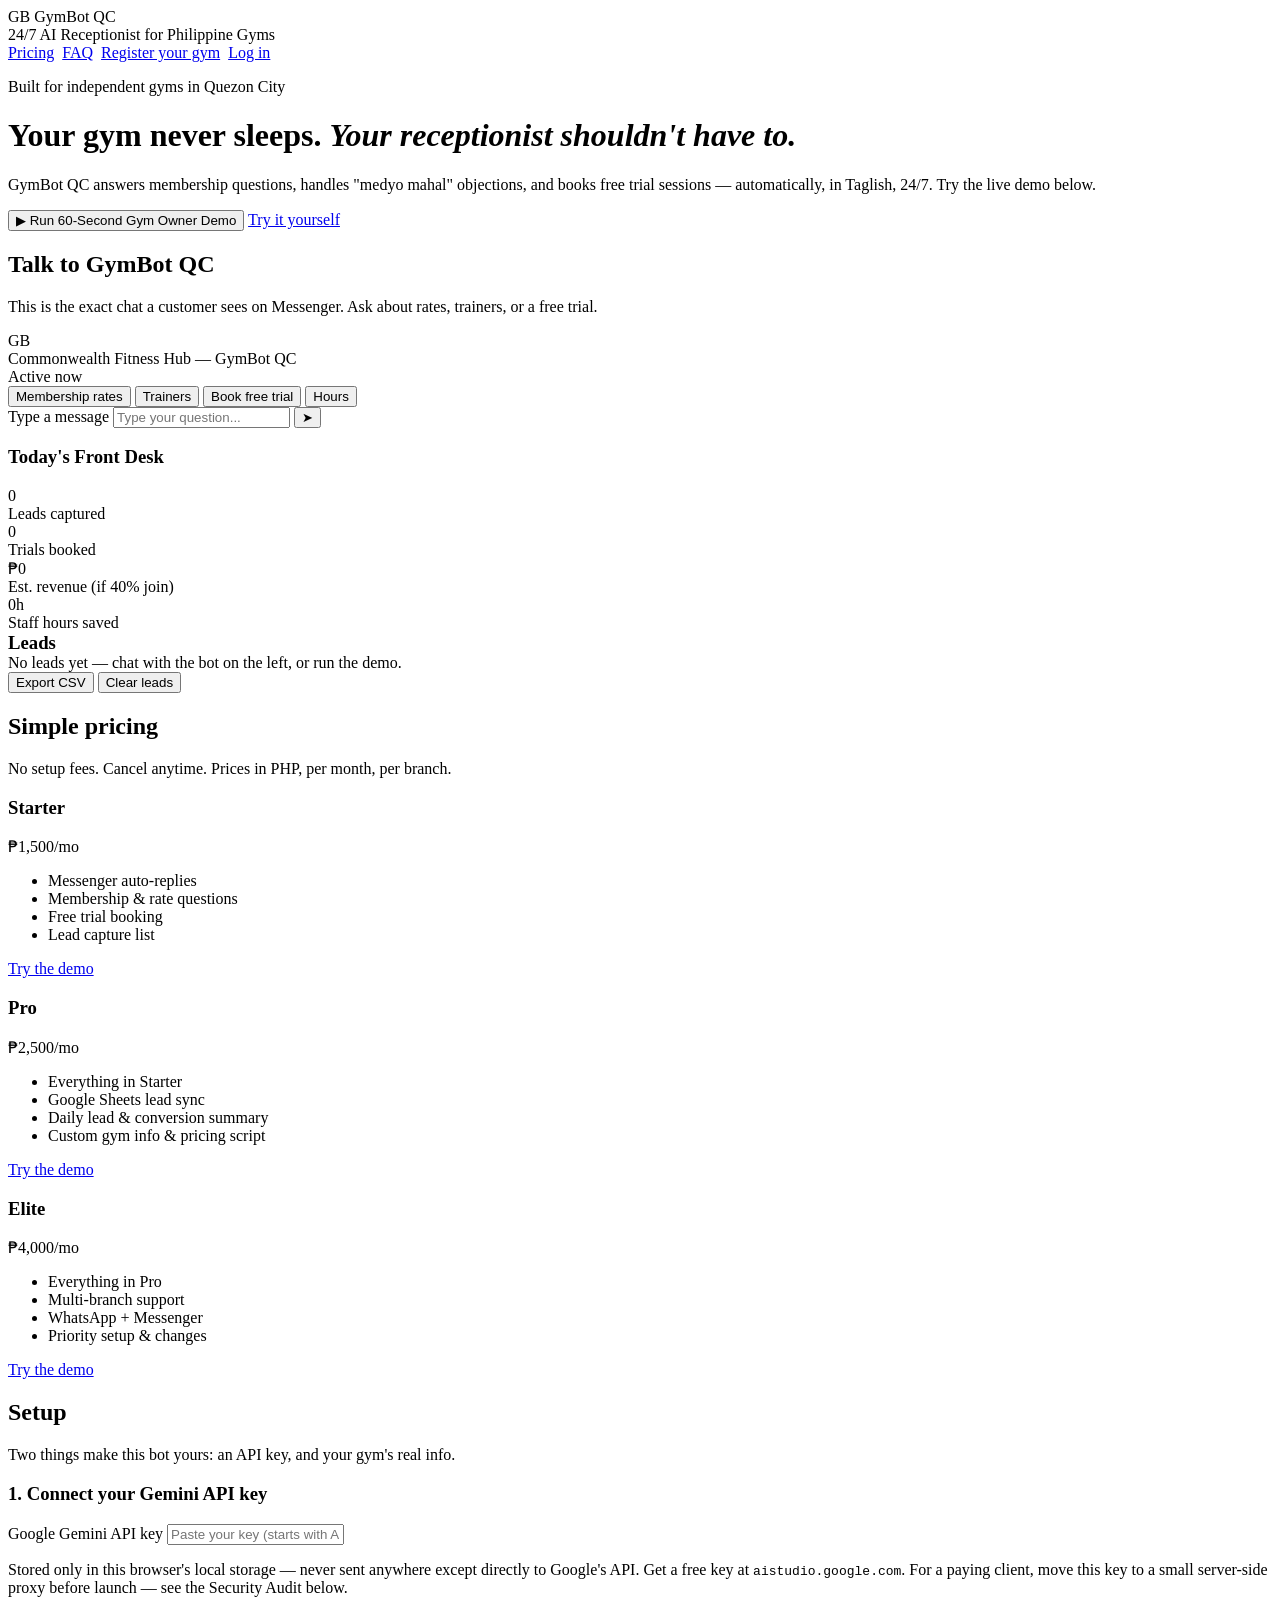
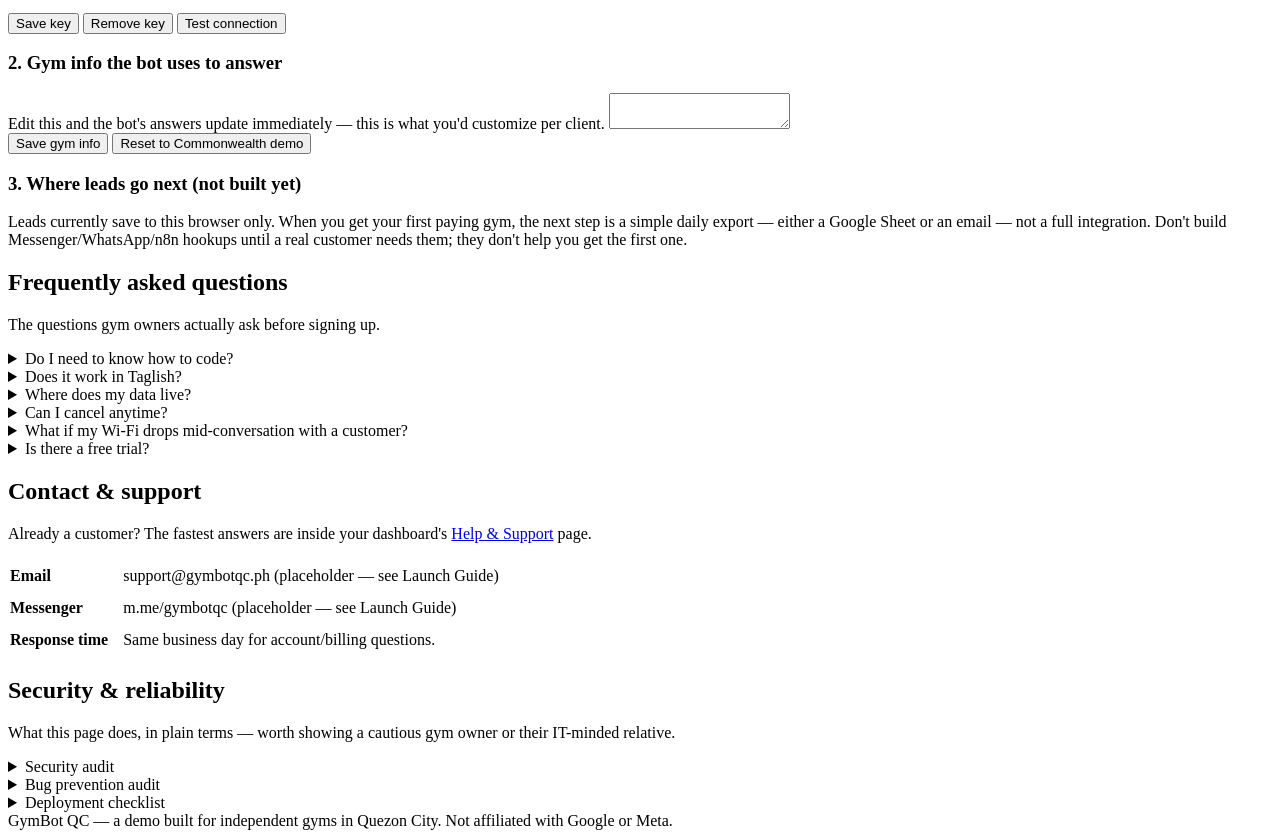
==== index.html @ 544cb978 "Add files via upload" ====
<!DOCTYPE html>
<html lang="en">
<head>
<meta charset="UTF-8">
<meta name="viewport" content="width=device-width, initial-scale=1.0, maximum-scale=1">
<title>GymBot QC — 24/7 AI Receptionist for Philippine Gyms</title>
<meta name="description" content="GymBot QC: an AI receptionist that answers gym questions and books free trials, 24/7.">

<link rel="stylesheet" href="css/base.css">
<link rel="stylesheet" href="css/layout.css">
<link rel="stylesheet" href="css/components.css">
</head>
<body>

<!-- ============================================================
     TOP BAR
     ============================================================ -->
<div class="topbar">
  <nav class="topbar-inner" aria-label="Primary">
    <div class="logo">
      <span class="logo-mark" aria-hidden="true">GB</span>
      <span>GymBot QC</span>
    </div>
    <div class="tagline-small">24/7 AI Receptionist for Philippine Gyms</div>
    <div style="display:flex;gap:8px;">
      <a href="pricing.html" class="btn btn-ghost btn-sm">Pricing</a>
      <a href="#faq" class="btn btn-ghost btn-sm">FAQ</a>
      <a href="register.html" class="btn btn-ghost btn-sm">Register your gym</a>
      <a href="login.html" class="btn btn-ghost btn-sm">Log in</a>
    </div>
  </nav>
</div>

<!-- ============================================================
     HERO
     ============================================================ -->
<header class="hero">
  <div class="wrap">
    <p class="eyebrow">Built for independent gyms in Quezon City</p>
    <h1>Your gym never sleeps. <em>Your receptionist shouldn't have to.</em></h1>
    <p class="lede">GymBot QC answers membership questions, handles "medyo mahal" objections, and books free trial sessions — automatically, in Taglish, 24/7. Try the live demo below.</p>
    <div class="hero-ctas">
      <button class="btn btn-primary" id="runDemoBtn" type="button">▶ Run 60-Second Gym Owner Demo</button>
      <a href="#chat" class="btn btn-ghost">Try it yourself</a>
    </div>
  </div>
</header>

<main>

  <!-- ============================================================
       LIVE CONSOLE: CHAT + DASHBOARD
       ============================================================ -->
  <section id="chat" aria-labelledby="chat-heading">
    <div class="wrap">
      <div class="section-head">
        <h2 id="chat-heading">Talk to GymBot QC</h2>
        <p>This is the exact chat a customer sees on Messenger. Ask about rates, trainers, or a free trial.</p>
      </div>

      <div class="console-grid">
        <!-- CHAT CARD -->
        <article class="chat-card" aria-label="GymBot chat">
          <div class="chat-header">
            <div class="chat-avatar" aria-hidden="true">GB</div>
            <div class="chat-header-text">
              <div class="name">Commonwealth Fitness Hub — GymBot QC</div>
              <div class="status"><span class="status-dot" id="chatStatusDot" aria-hidden="true"></span> <span id="chatStatusText">Active now</span></div>
            </div>
          </div>

          <div class="chat-log" id="chatLog" role="log" aria-live="polite" aria-label="Chat conversation"></div>

          <div class="quick-replies" id="quickReplies">
            <button class="chip" data-msg="Magkano po ang monthly membership?">Membership rates</button>
            <button class="chip" data-msg="May trainers po ba kayo?">Trainers</button>
            <button class="chip" data-msg="Pwede po free trial?">Book free trial</button>
            <button class="chip" data-msg="Anong oras po kayo bukas?">Hours</button>
          </div>

          <form class="chat-input-row" id="chatForm">
            <label for="chatInput" class="sr-only">Type a message</label>
            <input type="text" id="chatInput" maxlength="500" autocomplete="off"
                   placeholder="Type your question..." />
            <button type="submit" class="send-btn" id="sendBtn" aria-label="Send message">➤</button>
          </form>
        </article>

        <!-- DASHBOARD CARD -->
        <aside class="dash-card" aria-label="Today's front desk dashboard">
          <div class="dash-title"><h3>Today's Front Desk</h3></div>
          <div class="stat-grid">
            <div class="stat-box"><div class="num" id="statLeads">0</div><div class="label">Leads captured</div></div>
            <div class="stat-box"><div class="num" id="statTrials">0</div><div class="label">Trials booked</div></div>
            <div class="stat-box"><div class="num" id="statRevenue">₱0</div><div class="label">Est. revenue (if 40% join)</div></div>
            <div class="stat-box"><div class="num" id="statHours">0h</div><div class="label">Staff hours saved</div></div>
          </div>

          <div class="dash-title"><h3 style="margin:0;">Leads</h3></div>
          <div class="lead-list" id="leadList">
            <div class="empty-state" id="leadEmpty">No leads yet — chat with the bot on the left, or run the demo.</div>
          </div>

          <div class="dash-footer">
            <button class="btn btn-ghost btn-sm" id="exportCsvBtn" type="button">Export CSV</button>
            <button class="btn btn-danger-outline btn-sm" id="clearLeadsBtn" type="button">Clear leads</button>
          </div>
        </aside>
      </div>
    </div>
  </section>

  <!-- ============================================================
       PRICING
       ============================================================ -->
  <section id="pricing" aria-labelledby="pricing-heading">
    <div class="wrap">
      <div class="section-head">
        <h2 id="pricing-heading">Simple pricing</h2>
        <p>No setup fees. Cancel anytime. Prices in PHP, per month, per branch.</p>
      </div>
      <div class="pricing-grid">
        <article class="price-card">
          <h3>Starter</h3>
          <div class="price">₱1,500<span>/mo</span></div>
          <ul>
            <li>Messenger auto-replies</li>
            <li>Membership &amp; rate questions</li>
            <li>Free trial booking</li>
            <li>Lead capture list</li>
          </ul>
          <a href="#chat" class="btn btn-ghost">Try the demo</a>
        </article>
        <article class="price-card featured">
          <h3>Pro</h3>
          <div class="price">₱2,500<span>/mo</span></div>
          <ul>
            <li>Everything in Starter</li>
            <li>Google Sheets lead sync</li>
            <li>Daily lead &amp; conversion summary</li>
            <li>Custom gym info &amp; pricing script</li>
          </ul>
          <a href="#chat" class="btn btn-primary">Try the demo</a>
        </article>
        <article class="price-card">
          <h3>Elite</h3>
          <div class="price">₱4,000<span>/mo</span></div>
          <ul>
            <li>Everything in Pro</li>
            <li>Multi-branch support</li>
            <li>WhatsApp + Messenger</li>
            <li>Priority setup &amp; changes</li>
          </ul>
          <a href="#chat" class="btn btn-ghost">Try the demo</a>
        </article>
      </div>
    </div>
  </section>

  <!-- ============================================================
       SETUP — API key + gym info (what you'd hand a real client)
       ============================================================ -->
  <section id="setup" aria-labelledby="setup-heading">
    <div class="wrap">
      <div class="section-head">
        <h2 id="setup-heading">Setup</h2>
        <p>Two things make this bot yours: an API key, and your gym's real info.</p>
      </div>

      <div class="panel">
        <h3>1. Connect your Gemini API key</h3>
        <label for="apiKeyInput">Google Gemini API key</label>
        <input type="password" id="apiKeyInput" autocomplete="off" placeholder="Paste your key (starts with AI...)">
        <p class="help-text">Stored only in this browser's local storage — never sent anywhere except directly to Google's API. Get a free key at <code>aistudio.google.com</code>. For a paying client, move this key to a small server-side proxy before launch — see the Security Audit below.</p>
        <div class="panel-actions">
          <button class="btn btn-primary btn-sm" id="saveKeyBtn" type="button">Save key</button>
          <button class="btn btn-ghost btn-sm" id="clearKeyBtn" type="button">Remove key</button>
          <button class="btn btn-ghost btn-sm" id="testConnectionBtn" type="button">Test connection</button>
        </div>
        <div class="status-line" id="keyStatus" role="status"></div>
        <div class="status-line" id="testConnectionStatus" role="status"></div>
      </div>

      <div class="panel">
        <h3>2. Gym info the bot uses to answer</h3>
        <label for="gymInfoInput">Edit this and the bot's answers update immediately — this is what you'd customize per client.</label>
        <textarea id="gymInfoInput" spellcheck="false"></textarea>
        <div class="panel-actions">
          <button class="btn btn-primary btn-sm" id="saveGymInfoBtn" type="button">Save gym info</button>
          <button class="btn btn-ghost btn-sm" id="resetGymInfoBtn" type="button">Reset to Commonwealth demo</button>
        </div>
        <div class="status-line" id="gymInfoStatus" role="status"></div>
      </div>

      <div class="panel">
        <h3>3. Where leads go next (not built yet)</h3>
        <p class="help-text" style="margin-top:0;">Leads currently save to this browser only. When you get your first paying gym, the next step is a simple daily export — either a Google Sheet or an email — not a full integration. Don't build Messenger/WhatsApp/n8n hookups until a real customer needs them; they don't help you get the first one.</p>
      </div>
    </div>
  </section>

  <!-- ============================================================
       FAQ
       ============================================================ -->
  <section id="faq" aria-labelledby="faq-heading">
    <div class="wrap">
      <div class="section-head">
        <h2 id="faq-heading">Frequently asked questions</h2>
        <p>The questions gym owners actually ask before signing up.</p>
      </div>

      <details>
        <summary>Do I need to know how to code?</summary>
        <div class="audit-body"><p>No. Registering your gym, entering your business info, and running the AI receptionist all happen through plain forms in the dashboard — see <a href="onboarding.html">Getting Started</a>.</p></div>
      </details>
      <details>
        <summary>Does it work in Taglish?</summary>
        <div class="audit-body"><p>Yes — try the live demo above. The AI receptionist is tuned to answer in the mix of English and Filipino gym owners and members actually use.</p></div>
      </details>
      <details>
        <summary>Where does my data live?</summary>
        <div class="audit-body"><p>In this browser's local storage for the demo/preview version of the app — see the Security audit below. A production deployment for a paying gym should move data server-side; see the Launch Guide's migration notes.</p></div>
      </details>
      <details>
        <summary>Can I cancel anytime?</summary>
        <div class="audit-body"><p>Yes, from your Subscription page inside the dashboard — no contract, no cancellation fee. Full details on the <a href="pricing.html">pricing page</a>.</p></div>
      </details>
      <details>
        <summary>What if my Wi-Fi drops mid-conversation with a customer?</summary>
        <div class="audit-body"><p>The chat detects offline status and shows a clear "Offline" indicator instead of failing silently; replies resume automatically once connectivity returns.</p></div>
      </details>
      <details>
        <summary>Is there a free trial?</summary>
        <div class="audit-body"><p>Every new gym gets a 14-day free trial on the Pro plan, no card required. Start it from <a href="onboarding.html">Getting Started</a>.</p></div>
      </details>
    </div>
  </section>

  <!-- ============================================================
       CONTACT
       ============================================================ -->
  <section id="contact" aria-labelledby="contact-heading">
    <div class="wrap">
      <div class="section-head">
        <h2 id="contact-heading">Contact &amp; support</h2>
        <p>Already a customer? The fastest answers are inside your dashboard's <a href="owner-dashboard.html#help">Help &amp; Support</a> page.</p>
      </div>
      <div class="panel">
        <table>
          <tr><th style="text-align:left;padding:6px 12px 6px 0;">Email</th><td>support@gymbotqc.ph <span class="help-text">(placeholder — see Launch Guide)</span></td></tr>
          <tr><th style="text-align:left;padding:6px 12px 6px 0;">Messenger</th><td>m.me/gymbotqc <span class="help-text">(placeholder — see Launch Guide)</span></td></tr>
          <tr><th style="text-align:left;padding:6px 12px 6px 0;">Response time</th><td>Same business day for account/billing questions.</td></tr>
        </table>
      </div>
    </div>
  </section>

  <!-- ============================================================
       AUDITS
       ============================================================ -->
  <section id="audits" aria-labelledby="audits-heading">
    <div class="wrap">
      <div class="section-head">
        <h2 id="audits-heading">Security &amp; reliability</h2>
        <p>What this page does, in plain terms — worth showing a cautious gym owner or their IT-minded relative.</p>
      </div>

      <details>
        <summary>Security audit</summary>
        <div class="audit-body">
          <p>This page is plain HTML, CSS, and JavaScript (loaded as ES modules). No build step, no minification, no external JS libraries except the official Google Gemini API endpoint. Nothing here is obfuscated — view source and you see exactly what runs.</p>
          <table>
            <tr><th>What</th><th>Why it's here</th></tr>
            <tr><td><code>fetch()</code> to <code>generativelanguage.googleapis.com</code></td><td>Sends the visitor's chat message + gym info to Google's Gemini API to get a reply. This is the only network call the page makes.</td></tr>
            <tr><td><code>localStorage</code></td><td>Stores the API key, gym info text, and captured leads on this device only, via a single StorageAdapter module. Nothing is sent to any server GymBot QC controls.</td></tr>
            <tr><td>No cookies, no analytics, no tracking pixels</td><td>Not needed for the demo.</td></tr>
            <tr><td>No <code>eval</code>, <code>Function()</code>, or string-based <code>setTimeout</code>/<code>setInterval</code></td><td>All timers use function references, not code strings.</td></tr>
            <tr><td>No iframes, hidden forms, or hidden downloads</td><td>Nothing runs or downloads without a visible, deliberate button click.</td></tr>
          </table>
          <p style="margin-top:10px;"><strong>Important for production:</strong> right now the API key lives in the visitor's browser, which is fine for a private demo but not for a public client site — anyone who opens dev tools can see it. Before charging a real gym, move the Gemini call behind a tiny backend (even a single Cloudflare Worker or Vercel function) so the key never reaches the browser.</p>
        </div>
      </details>

      <details>
        <summary>Bug prevention audit</summary>
        <div class="audit-body">
          <table>
            <tr><th>Scenario</th><th>Handling</th></tr>
            <tr><td>No API key set</td><td>Bot replies with a clear setup message instead of failing silently.</td></tr>
            <tr><td>Invalid or expired key</td><td>API error is caught and shown as a friendly chat message, not a crash.</td></tr>
            <tr><td>Gemini API down / network offline</td><td>Request has a 15s timeout; failures fall back to a "try again in a moment" message and the send button re-enables.</td></tr>
            <tr><td>Empty or whitespace-only message</td><td>Blocked before sending — button stays disabled.</td></tr>
            <tr><td>Very long message</td><td>Input is capped at 500 characters via <code>maxlength</code> and clamped again in code.</td></tr>
            <tr><td>Rapid repeated clicks</td><td>Send button disables the instant a message is sent and re-enables only after a reply or error.</td></tr>
            <tr><td>Corrupted localStorage</td><td>All reads go through StorageAdapter's try/catch; a broken lead list or gym-info entry is reset instead of crashing the page.</td></tr>
            <tr><td>CSV export with commas/quotes/emoji</td><td>Every field is quote-wrapped and internal quotes escaped before export.</td></tr>
            <tr><td>Booking form left blank</td><td>Name and phone are required before "Confirm booking" is enabled; inline error text explains what's missing.</td></tr>
            <tr><td>Gemini fails (rate limit, server error, bad key, timeout)</td><td>Retried automatically with backoff where it's worth retrying; if it still fails, the customer sees a rule-based fallback reply drawn from the gym info instead of any raw error.</td></tr>
            <tr><td>Customer goes offline mid-chat</td><td>Detected via <code>navigator.onLine</code> before wasting a network call; header shows an "Offline" status and replies fall back automatically until connectivity returns.</td></tr>
          </table>
        </div>
      </details>

      <details>
        <summary>Deployment checklist</summary>
        <div class="audit-body">
          <ol style="padding-left:18px;margin:0;">
            <li>Swap the demo gym info for the real client's info in the Setup panel, then export that text somewhere safe (it resets if the browser storage is cleared).</li>
            <li>Move the Gemini API key server-side before sharing the link publicly (see Security Audit).</li>
            <li>Host on Netlify or GitHub Pages (both are free, both serve plain HTML/ES modules fine over HTTPS).</li>
            <li>Test on an actual Android phone, not just desktop Chrome — check the keyboard doesn't cover the input.</li>
            <li>Send the link to the gym owner and watch them use it once, live, before pitching the paid plan.</li>
          </ol>
        </div>
      </details>
    </div>
  </section>

</main>

<footer>
  <div class="wrap">GymBot QC — a demo built for independent gyms in Quezon City. Not affiliated with Google or Meta.</div>
</footer>

<div id="toastHost"></div>

<script type="module" src="js/main.js"></script>
</body>
</html>
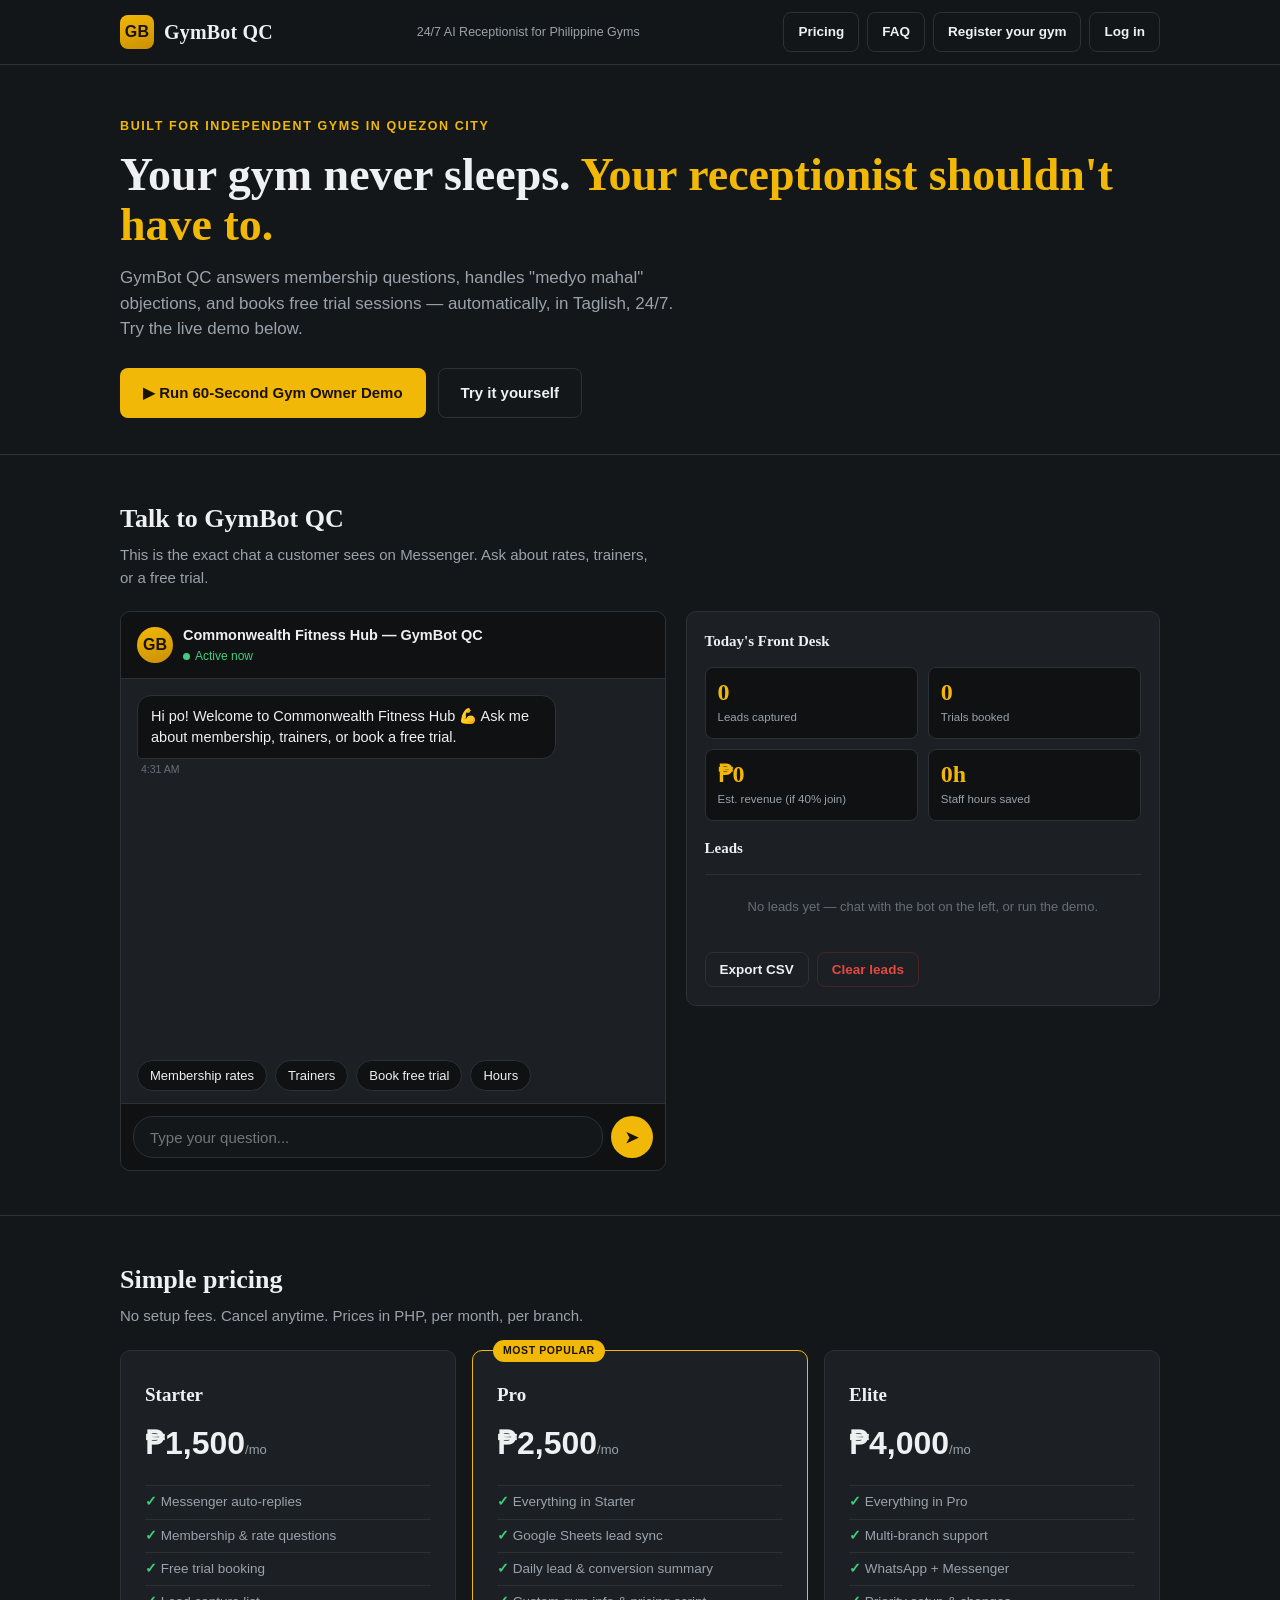
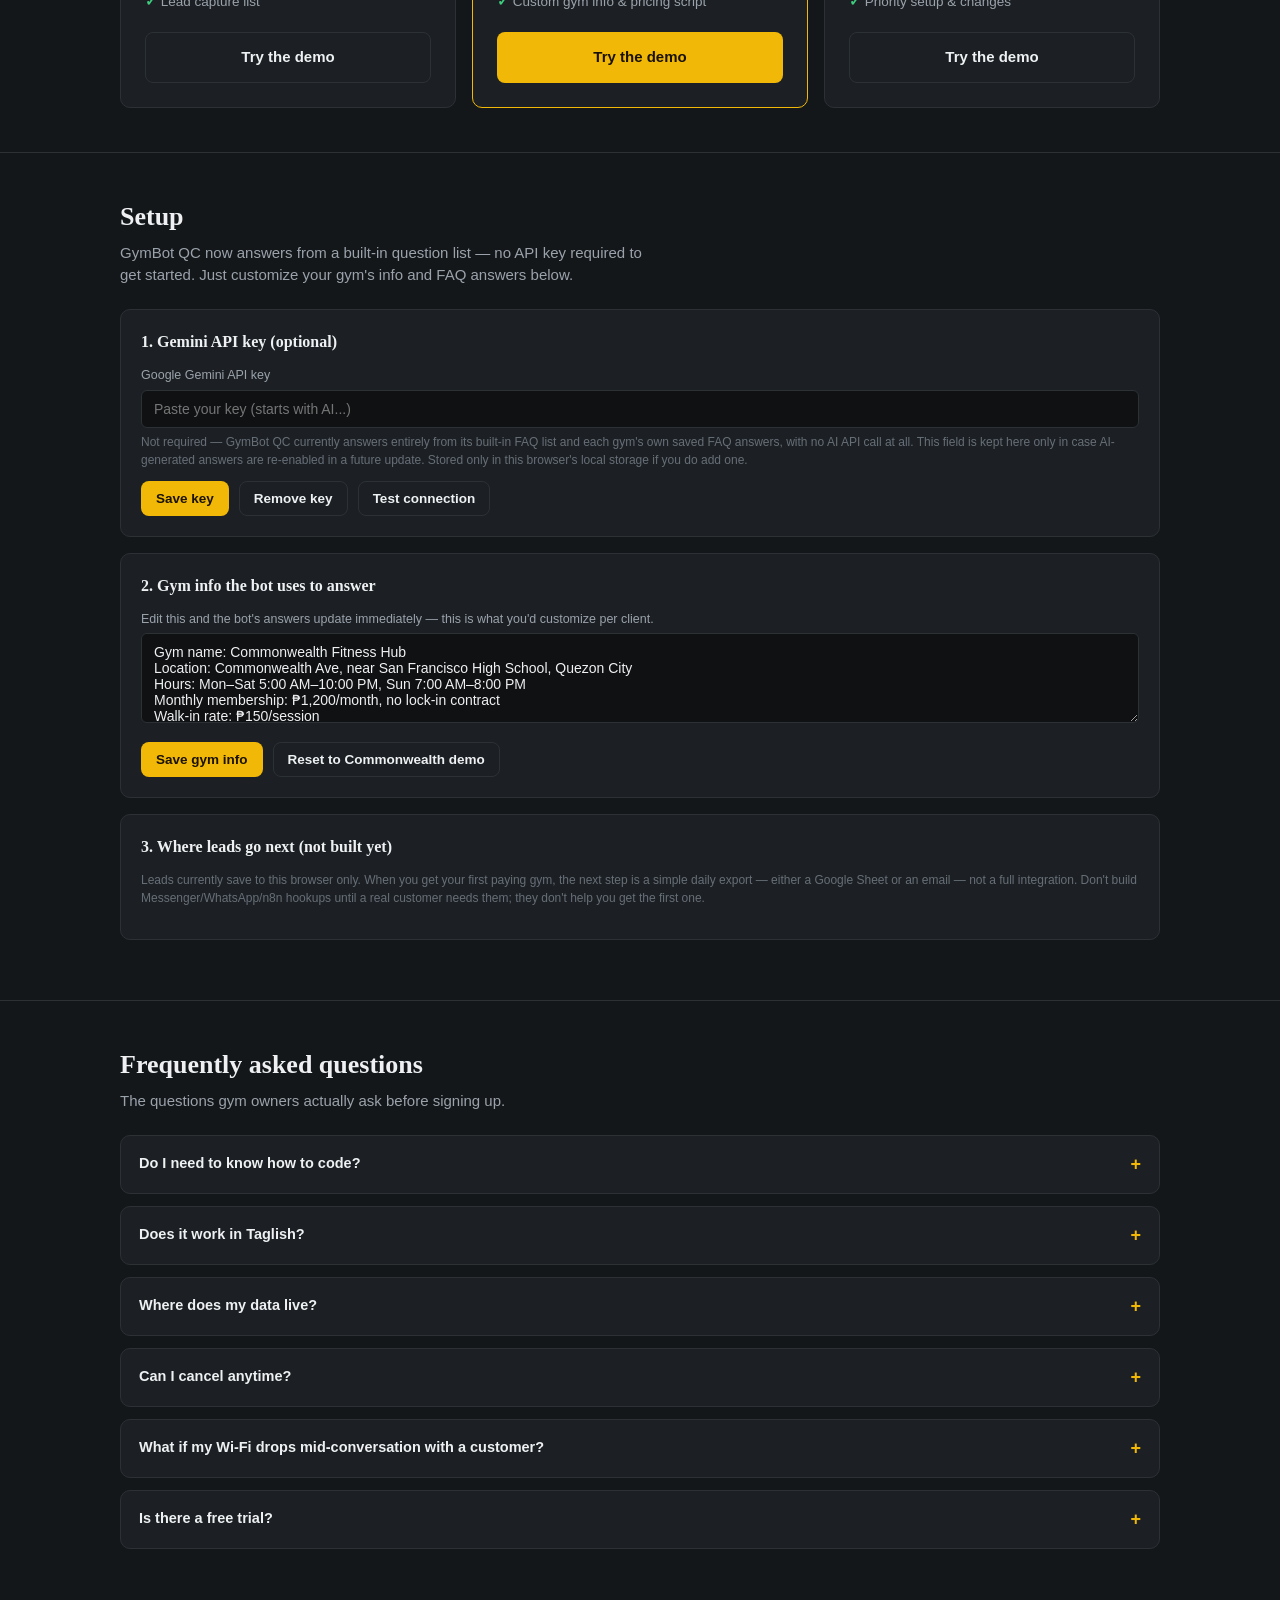
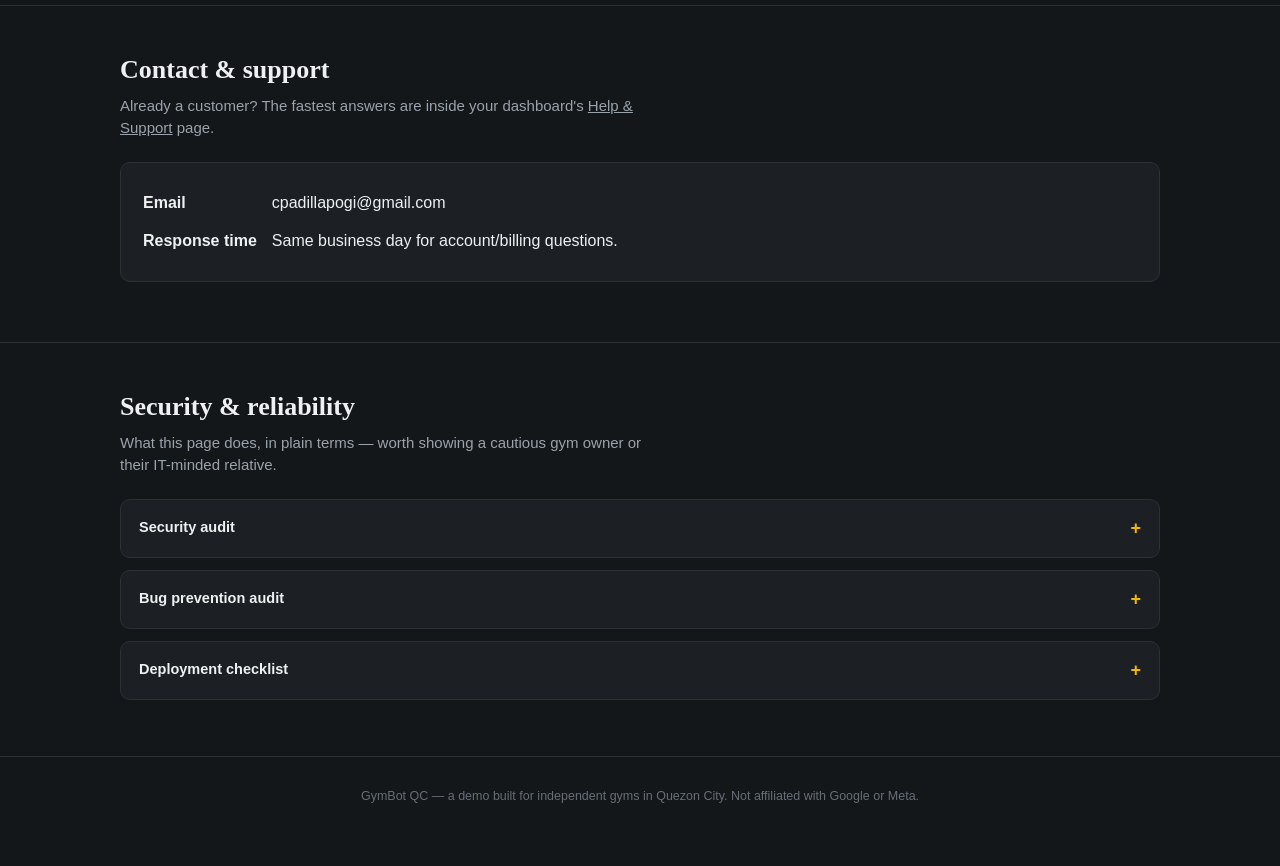
==== commit ba3180fb: "Add files via upload" ====
--- a/index.html
+++ b/index.html
@@ -158,20 +158,20 @@
   </section>
 
   <!-- ============================================================
-       SETUP — API key + gym info (what you'd hand a real client)
+       SETUP — gym info + FAQ answers (what you'd hand a real client)
        ============================================================ -->
   <section id="setup" aria-labelledby="setup-heading">
     <div class="wrap">
       <div class="section-head">
         <h2 id="setup-heading">Setup</h2>
-        <p>Two things make this bot yours: an API key, and your gym's real info.</p>
+        <p>GymBot QC now answers from a built-in question list — no API key required to get started. Just customize your gym's info and FAQ answers below.</p>
       </div>
 
       <div class="panel">
-        <h3>1. Connect your Gemini API key</h3>
+        <h3>1. Gemini API key (optional)</h3>
         <label for="apiKeyInput">Google Gemini API key</label>
         <input type="password" id="apiKeyInput" autocomplete="off" placeholder="Paste your key (starts with AI...)">
-        <p class="help-text">Stored only in this browser's local storage — never sent anywhere except directly to Google's API. Get a free key at <code>aistudio.google.com</code>. For a paying client, move this key to a small server-side proxy before launch — see the Security Audit below.</p>
+        <p class="help-text">Not required — GymBot QC currently answers entirely from its built-in FAQ list and each gym's own saved FAQ answers, with no AI API call at all. This field is kept here only in case AI-generated answers are re-enabled in a future update. Stored only in this browser's local storage if you do add one.</p>
         <div class="panel-actions">
           <button class="btn btn-primary btn-sm" id="saveKeyBtn" type="button">Save key</button>
           <button class="btn btn-ghost btn-sm" id="clearKeyBtn" type="button">Remove key</button>
@@ -215,7 +215,7 @@
       </details>
       <details>
         <summary>Does it work in Taglish?</summary>
-        <div class="audit-body"><p>Yes — try the live demo above. The AI receptionist is tuned to answer in the mix of English and Filipino gym owners and members actually use.</p></div>
+        <div class="audit-body"><p>Yes — try the live demo above. GymBot QC's built-in question list covers common gym questions in English, Tagalog, and Taglish, including shortcuts and typos customers actually type.</p></div>
       </details>
       <details>
         <summary>Where does my data live?</summary>
@@ -247,8 +247,7 @@
       </div>
       <div class="panel">
         <table>
-          <tr><th style="text-align:left;padding:6px 12px 6px 0;">Email</th><td>support@gymbotqc.ph <span class="help-text">(placeholder — see Launch Guide)</span></td></tr>
-          <tr><th style="text-align:left;padding:6px 12px 6px 0;">Messenger</th><td>m.me/gymbotqc <span class="help-text">(placeholder — see Launch Guide)</span></td></tr>
+          <tr><th style="text-align:left;padding:6px 12px 6px 0;">Email</th><td>cpadillapogi@gmail.com</td></tr>
           <tr><th style="text-align:left;padding:6px 12px 6px 0;">Response time</th><td>Same business day for account/billing questions.</td></tr>
         </table>
       </div>
@@ -268,16 +267,16 @@
       <details>
         <summary>Security audit</summary>
         <div class="audit-body">
-          <p>This page is plain HTML, CSS, and JavaScript (loaded as ES modules). No build step, no minification, no external JS libraries except the official Google Gemini API endpoint. Nothing here is obfuscated — view source and you see exactly what runs.</p>
+          <p>This page is plain HTML, CSS, and JavaScript (loaded as ES modules). No build step, no minification, no external JS libraries. Nothing here is obfuscated — view source and you see exactly what runs.</p>
           <table>
             <tr><th>What</th><th>Why it's here</th></tr>
-            <tr><td><code>fetch()</code> to <code>generativelanguage.googleapis.com</code></td><td>Sends the visitor's chat message + gym info to Google's Gemini API to get a reply. This is the only network call the page makes.</td></tr>
-            <tr><td><code>localStorage</code></td><td>Stores the API key, gym info text, and captured leads on this device only, via a single StorageAdapter module. Nothing is sent to any server GymBot QC controls.</td></tr>
+            <tr><td>Built-in FAQ matching (no network call)</td><td>The chat answers directly from a built-in question list and each gym's own saved FAQ answers — entirely in the browser, no server round-trip needed to answer a customer.</td></tr>
+            <tr><td><code>localStorage</code></td><td>Stores gym info text and captured leads on this device only, via a single StorageAdapter module. Nothing is sent to any server GymBot QC controls.</td></tr>
             <tr><td>No cookies, no analytics, no tracking pixels</td><td>Not needed for the demo.</td></tr>
             <tr><td>No <code>eval</code>, <code>Function()</code>, or string-based <code>setTimeout</code>/<code>setInterval</code></td><td>All timers use function references, not code strings.</td></tr>
             <tr><td>No iframes, hidden forms, or hidden downloads</td><td>Nothing runs or downloads without a visible, deliberate button click.</td></tr>
           </table>
-          <p style="margin-top:10px;"><strong>Important for production:</strong> right now the API key lives in the visitor's browser, which is fine for a private demo but not for a public client site — anyone who opens dev tools can see it. Before charging a real gym, move the Gemini call behind a tiny backend (even a single Cloudflare Worker or Vercel function) so the key never reaches the browser.</p>
+          <p style="margin-top:10px;"><strong>Note:</strong> an optional Gemini API key field is still available in Setup in case AI-generated answers are re-enabled in a future update, but it currently plays no role in answering customers — nothing here sends chat messages to any external API.</p>
         </div>
       </details>
 
@@ -286,16 +285,14 @@
         <div class="audit-body">
           <table>
             <tr><th>Scenario</th><th>Handling</th></tr>
-            <tr><td>No API key set</td><td>Bot replies with a clear setup message instead of failing silently.</td></tr>
-            <tr><td>Invalid or expired key</td><td>API error is caught and shown as a friendly chat message, not a crash.</td></tr>
-            <tr><td>Gemini API down / network offline</td><td>Request has a 15s timeout; failures fall back to a "try again in a moment" message and the send button re-enables.</td></tr>
+            <tr><td>Question not covered by the FAQ list</td><td>Bot shows a clear "let me have staff follow up" message instead of guessing or failing silently.</td></tr>
+            <tr><td>Complaint, injury, emergency, or billing dispute</td><td>Never answered by guesswork — automatically routed to a "please contact our staff directly" message so a human handles it.</td></tr>
             <tr><td>Empty or whitespace-only message</td><td>Blocked before sending — button stays disabled.</td></tr>
             <tr><td>Very long message</td><td>Input is capped at 500 characters via <code>maxlength</code> and clamped again in code.</td></tr>
             <tr><td>Rapid repeated clicks</td><td>Send button disables the instant a message is sent and re-enables only after a reply or error.</td></tr>
             <tr><td>Corrupted localStorage</td><td>All reads go through StorageAdapter's try/catch; a broken lead list or gym-info entry is reset instead of crashing the page.</td></tr>
             <tr><td>CSV export with commas/quotes/emoji</td><td>Every field is quote-wrapped and internal quotes escaped before export.</td></tr>
             <tr><td>Booking form left blank</td><td>Name and phone are required before "Confirm booking" is enabled; inline error text explains what's missing.</td></tr>
-            <tr><td>Gemini fails (rate limit, server error, bad key, timeout)</td><td>Retried automatically with backoff where it's worth retrying; if it still fails, the customer sees a rule-based fallback reply drawn from the gym info instead of any raw error.</td></tr>
             <tr><td>Customer goes offline mid-chat</td><td>Detected via <code>navigator.onLine</code> before wasting a network call; header shows an "Offline" status and replies fall back automatically until connectivity returns.</td></tr>
           </table>
         </div>
@@ -306,7 +303,7 @@
         <div class="audit-body">
           <ol style="padding-left:18px;margin:0;">
             <li>Swap the demo gym info for the real client's info in the Setup panel, then export that text somewhere safe (it resets if the browser storage is cleared).</li>
-            <li>Move the Gemini API key server-side before sharing the link publicly (see Security Audit).</li>
+            <li>Fill in each gym's real FAQ answers in Business Settings (Gym Owner dashboard) before sharing their widget link — the built-in list ships with placeholder text.</li>
             <li>Host on Netlify or GitHub Pages (both are free, both serve plain HTML/ES modules fine over HTTPS).</li>
             <li>Test on an actual Android phone, not just desktop Chrome — check the keyboard doesn't cover the input.</li>
             <li>Send the link to the gym owner and watch them use it once, live, before pitching the paid plan.</li>
--- a/css/base.css
+++ b/css/base.css
@@ -0,0 +1,73 @@
+/* ============================================================
+   GYMBOT QC — BASE
+   Design tokens, reset, and global typography.
+   Dark, gym-floor aesthetic. Iron/charcoal base, hazard-tape
+   amber for action, a single accent red for "live/urgent" cues.
+   ============================================================ */
+:root{
+  --bg:#14171a;
+  --bg-raised:#1c2024;
+  --bg-inset:#0f1113;
+  --line:#2c3136;
+  --text:#eef0f2;
+  --text-dim:#9aa2ab;
+  --text-faint:#666e77;
+  --amber:#f2b807;
+  --amber-dim:#7a5f08;
+  --red:#e6483f;
+  --green:#3ecf7e;
+  --blue:#4d8dff;
+  --purple:#a06bff;
+  --teal:#2bb3a3;
+  --radius:10px;
+  --font-display: Georgia, 'Times New Roman', serif;
+  --font-body: -apple-system, BlinkMacSystemFont, 'Segoe UI', Roboto, Helvetica, Arial, sans-serif;
+  --font-mono: 'SFMono-Regular', Consolas, 'Liberation Mono', Menlo, monospace;
+}
+
+/* ---------- Light mode (Phase 3) ----------
+   Opt-in via [data-theme="light"] on <html>, toggled by
+   theme-toggle-ui.js. Dark (the tokens above) stays the
+   default for every page that doesn't set this attribute —
+   the marketing/demo pages keep their gym-floor look; the
+   Owner Dashboard is where people actually toggle this. */
+html[data-theme="light"]{
+  --bg:#f5f6f8;
+  --bg-raised:#ffffff;
+  --bg-inset:#eef0f3;
+  --line:#dde1e6;
+  --text:#1a1d21;
+  --text-dim:#5b626b;
+  --text-faint:#8a919a;
+  --amber:#c98f04;
+  --amber-dim:#f2dfa8;
+  --red:#c93a32;
+  --green:#1f9d5c;
+  --blue:#2a63c9;
+  --purple:#7a3fd1;
+  --teal:#1b8577;
+}
+html[data-theme="light"] .logo-mark,
+html[data-theme="light"] .chat-avatar{ color:#fff8e6; }
+html[data-theme="light"] code{ color:#8a5f00; }
+
+*{box-sizing:border-box;}
+html{-webkit-text-size-adjust:100%;}
+body{
+  margin:0;
+  background:var(--bg);
+  color:var(--text);
+  font-family:var(--font-body);
+  line-height:1.5;
+  -webkit-font-smoothing:antialiased;
+}
+img{max-width:100%;display:block;}
+a{color:inherit;}
+button{font-family:inherit;}
+:focus-visible{outline:2px solid var(--amber);outline-offset:2px;}
+
+.wrap{max-width:1080px;margin:0 auto;padding:0 20px;}
+
+.sr-only{position:absolute;width:1px;height:1px;padding:0;margin:-1px;overflow:hidden;clip:rect(0,0,0,0);white-space:nowrap;border:0;}
+
+code{background:var(--bg-inset);padding:1px 6px;border-radius:4px;font-family:var(--font-mono);font-size:12.5px;color:var(--amber);}
--- a/css/layout.css
+++ b/css/layout.css
@@ -0,0 +1,57 @@
+/* ============================================================
+   GYMBOT QC — LAYOUT
+   Page structure: top bar, hero, section rhythm, footer.
+   ============================================================ */
+
+/* ---------- Top bar ---------- */
+.topbar{
+  position:sticky;top:0;z-index:50;
+  background:rgba(20,23,26,0.92);
+  backdrop-filter:blur(6px);
+  border-bottom:1px solid var(--line);
+}
+.topbar-inner{
+  max-width:1080px;margin:0 auto;padding:12px 20px;
+  display:flex;align-items:center;justify-content:space-between;gap:12px;
+}
+.logo{display:flex;align-items:center;gap:10px;font-family:var(--font-display);font-size:20px;font-weight:700;letter-spacing:0.2px;}
+.logo-mark{
+  width:34px;height:34px;border-radius:8px;
+  background:linear-gradient(160deg,var(--amber),#c98f04);
+  display:flex;align-items:center;justify-content:center;
+  color:#1a1200;font-weight:900;font-family:var(--font-body);font-size:16px;
+  flex-shrink:0;
+}
+.tagline-small{color:var(--text-dim);font-size:12.5px;display:none;}
+@media(min-width:640px){.tagline-small{display:block;}}
+
+/* ---------- Hero ---------- */
+.hero{padding:52px 0 36px;border-bottom:1px solid var(--line);}
+.eyebrow{
+  color:var(--amber);font-size:12.5px;font-weight:700;letter-spacing:1.6px;text-transform:uppercase;
+  margin:0 0 14px;
+}
+.hero h1{
+  font-family:var(--font-display);
+  font-size:clamp(30px,5vw,46px);
+  line-height:1.08;margin:0 0 16px;font-weight:700;
+}
+.hero h1 em{font-style:normal;color:var(--amber);}
+.hero p.lede{color:var(--text-dim);font-size:17px;max-width:560px;margin:0 0 26px;}
+.hero-ctas{display:flex;flex-wrap:wrap;gap:12px;}
+
+/* ---------- Sections ---------- */
+section{padding:44px 0;border-bottom:1px solid var(--line);}
+.section-head{margin-bottom:22px;}
+.section-head h2{font-family:var(--font-display);font-size:26px;margin:0 0 6px;}
+.section-head p{color:var(--text-dim);margin:0;font-size:15px;max-width:540px;}
+
+/* ---------- Main grid: chat + dashboard ---------- */
+.console-grid{display:grid;grid-template-columns:1fr;gap:20px;}
+@media(min-width:880px){.console-grid{grid-template-columns:1.15fr 1fr;align-items:start;}}
+
+/* ---------- Pricing ---------- */
+.pricing-grid{display:grid;grid-template-columns:1fr;gap:16px;}
+@media(min-width:760px){.pricing-grid{grid-template-columns:repeat(3,1fr);}}
+
+footer{padding:30px 0 60px;text-align:center;color:var(--text-faint);font-size:12.5px;}
--- a/css/components.css
+++ b/css/components.css
@@ -0,0 +1,162 @@
+/* ============================================================
+   GYMBOT QC — COMPONENTS
+   Self-contained, reusable UI pieces.
+   ============================================================ */
+
+/* ---------- Buttons ---------- */
+.btn{
+  display:inline-flex;align-items:center;justify-content:center;gap:8px;
+  padding:13px 22px;border-radius:8px;border:1px solid transparent;
+  font-size:15px;font-weight:600;cursor:pointer;text-decoration:none;
+  transition:transform .08s ease, background .15s ease;
+  -webkit-tap-highlight-color:transparent;
+}
+.btn:active{transform:scale(0.98);}
+.btn-primary{background:var(--amber);color:#1a1200;}
+.btn-primary:hover{background:#ffcb1f;}
+.btn-primary:disabled{background:var(--amber-dim);color:#4a3a04;cursor:not-allowed;transform:none;}
+.btn-ghost{background:transparent;color:var(--text);border-color:var(--line);}
+.btn-ghost:hover{border-color:var(--text-dim);}
+.btn-sm{padding:9px 14px;font-size:13.5px;}
+.btn-danger-outline{background:transparent;color:var(--red);border-color:#4a2320;}
+
+/* ---------- Chat card (Messenger-style) ---------- */
+.chat-card{
+  background:var(--bg-raised);border:1px solid var(--line);border-radius:var(--radius);
+  overflow:hidden;display:flex;flex-direction:column;height:560px;
+}
+.chat-header{
+  display:flex;align-items:center;gap:10px;padding:13px 16px;
+  border-bottom:1px solid var(--line);background:var(--bg-inset);
+}
+.chat-avatar{
+  width:36px;height:36px;border-radius:50%;
+  background:linear-gradient(160deg,var(--amber),#c98f04);
+  display:flex;align-items:center;justify-content:center;color:#1a1200;font-weight:800;flex-shrink:0;
+}
+.chat-header-text{flex:1;min-width:0;}
+.chat-header-text .name{font-weight:700;font-size:14.5px;}
+.chat-header-text .status{font-size:12px;color:var(--green);display:flex;align-items:center;gap:5px;}
+.status-dot{width:7px;height:7px;border-radius:50%;background:var(--green);flex-shrink:0;}
+.status-dot.status-dot-offline{background:var(--text-faint);}
+#chatStatusText.status-dot-offline{color:var(--text-faint);}
+
+.chat-log{
+  flex:1;overflow-y:auto;padding:16px;display:flex;flex-direction:column;gap:10px;
+  -webkit-overflow-scrolling:touch;overscroll-behavior:contain;
+}
+.msg-row{display:flex;flex-direction:column;max-width:82%;}
+.msg-row-user{align-self:flex-end;align-items:flex-end;}
+.msg-row-bot{align-self:flex-start;align-items:flex-start;}
+.msg-row-system{align-self:center;align-items:center;max-width:100%;}
+.msg{max-width:100%;padding:10px 13px;border-radius:14px;font-size:14.5px;line-height:1.45;word-wrap:break-word;white-space:pre-wrap;}
+.msg-bot{background:var(--bg-inset);border:1px solid var(--line);border-bottom-left-radius:4px;}
+.msg-user{background:var(--amber);color:#1a1200;border-bottom-right-radius:4px;font-weight:500;}
+.msg-system{color:var(--text-faint);font-size:12px;background:none;padding:4px;text-align:center;}
+.msg-meta{font-size:10.5px;color:var(--text-faint);margin-top:3px;padding:0 4px;}
+.msg-meta.seen{color:var(--amber-dim);}
+.msg-typing{align-self:flex-start;background:var(--bg-inset);border:1px solid var(--line);border-bottom-left-radius:4px;padding:12px 16px;}
+.typing-dots span{display:inline-block;width:6px;height:6px;border-radius:50%;background:var(--text-dim);margin-right:3px;animation:blink 1.2s infinite;}
+.typing-dots span:nth-child(2){animation-delay:.2s;}
+.typing-dots span:nth-child(3){animation-delay:.4s;margin-right:0;}
+@keyframes blink{0%,80%,100%{opacity:.25;}40%{opacity:1;}}
+@media (prefers-reduced-motion: reduce){.typing-dots span{animation:none;opacity:.7;}}
+
+.quick-replies{display:flex;flex-wrap:wrap;gap:8px;padding:0 16px 12px;}
+.chip{
+  background:var(--bg-inset);border:1px solid var(--line);color:var(--text);
+  padding:7px 12px;border-radius:20px;font-size:13px;cursor:pointer;white-space:nowrap;
+}
+.chip:hover{border-color:var(--amber);}
+
+.chat-input-row{display:flex;gap:8px;padding:12px;border-top:1px solid var(--line);background:var(--bg-inset);}
+.chat-input-row input[type="text"]{
+  flex:1;background:var(--bg);border:1px solid var(--line);border-radius:20px;
+  padding:11px 16px;color:var(--text);font-size:15px;min-width:0;
+}
+.chat-input-row input[type="text"]:focus{border-color:var(--amber);}
+.send-btn{
+  width:42px;height:42px;border-radius:50%;background:var(--amber);border:none;
+  color:#1a1200;font-weight:800;cursor:pointer;flex-shrink:0;font-size:16px;
+}
+.send-btn:disabled{background:var(--amber-dim);cursor:not-allowed;}
+
+/* ---------- Inline trial-booking form inside chat ---------- */
+.booking-card{
+  align-self:flex-start;max-width:92%;background:var(--bg-inset);border:1px solid var(--amber-dim);
+  border-radius:12px;padding:14px;font-size:14px;
+}
+.booking-card h4{margin:0 0 10px;font-size:14px;color:var(--amber);}
+.booking-card label{display:block;font-size:12px;color:var(--text-dim);margin:8px 0 4px;}
+.booking-card input,.booking-card select{
+  width:100%;background:var(--bg);border:1px solid var(--line);border-radius:6px;
+  padding:9px 10px;color:var(--text);font-size:14px;
+}
+.booking-card .booking-actions{display:flex;gap:8px;margin-top:12px;}
+.field-error{color:var(--red);font-size:11.5px;margin-top:4px;display:none;}
+.booking-confirmed{color:var(--green);font-weight:700;}
+
+/* ---------- Dashboard card ---------- */
+.dash-card{background:var(--bg-raised);border:1px solid var(--line);border-radius:var(--radius);padding:18px;}
+.dash-title{display:flex;align-items:center;justify-content:space-between;margin-bottom:14px;}
+.dash-title h3{margin:0;font-size:15px;font-family:var(--font-display);}
+.stat-grid{display:grid;grid-template-columns:1fr 1fr;gap:10px;margin-bottom:16px;}
+.stat-box{background:var(--bg-inset);border:1px solid var(--line);border-radius:8px;padding:12px;}
+.stat-box .num{font-size:24px;font-weight:800;font-family:var(--font-display);color:var(--amber);line-height:1;}
+.stat-box .label{font-size:11.5px;color:var(--text-dim);margin-top:5px;}
+
+.lead-list{max-height:240px;overflow-y:auto;border-top:1px solid var(--line);}
+.lead-row{padding:10px 2px;border-bottom:1px solid var(--line);font-size:13px;}
+.lead-row .lead-name{font-weight:700;}
+.lead-row .lead-meta{color:var(--text-dim);font-size:12px;margin-top:2px;}
+.empty-state{padding:22px 8px;text-align:center;color:var(--text-faint);font-size:13px;}
+
+.dash-footer{display:flex;gap:8px;margin-top:14px;}
+
+/* ---------- Pricing card ---------- */
+.price-card{background:var(--bg-raised);border:1px solid var(--line);border-radius:var(--radius);padding:24px;display:flex;flex-direction:column;}
+.price-card.featured{border-color:var(--amber);position:relative;}
+.price-card.featured::before{
+  content:"MOST POPULAR";position:absolute;top:-11px;left:20px;background:var(--amber);color:#1a1200;
+  font-size:10.5px;font-weight:800;letter-spacing:0.6px;padding:3px 10px;border-radius:20px;
+}
+.price-card h3{font-family:var(--font-display);font-size:19px;margin:6px 0 4px;}
+.price-card .price{font-size:32px;font-weight:800;margin:6px 0 4px;}
+.price-card .price span{font-size:13px;color:var(--text-dim);font-weight:400;}
+.price-card ul{list-style:none;margin:14px 0;padding:0;flex:1;}
+.price-card li{padding:6px 0;font-size:13.5px;color:var(--text-dim);border-top:1px solid var(--line);}
+.price-card li:before{content:"✓ ";color:var(--green);font-weight:700;}
+
+/* ---------- Setup / audit panels ---------- */
+.panel{background:var(--bg-raised);border:1px solid var(--line);border-radius:var(--radius);padding:20px;margin-bottom:16px;}
+.panel h3{margin:0 0 12px;font-size:16px;font-family:var(--font-display);}
+.panel label{display:block;font-size:12.5px;color:var(--text-dim);margin:12px 0 5px;}
+.panel input[type="text"],.panel input[type="password"],.panel textarea{
+  width:100%;background:var(--bg-inset);border:1px solid var(--line);border-radius:6px;
+  padding:10px 12px;color:var(--text);font-size:14px;font-family:inherit;
+}
+.panel textarea{min-height:90px;resize:vertical;}
+.panel-actions{display:flex;gap:10px;margin-top:12px;}
+.help-text{font-size:12px;color:var(--text-faint);margin-top:5px;}
+.status-line{font-size:13px;margin-top:10px;padding:9px 12px;border-radius:6px;display:none;}
+.status-line.ok{display:block;background:rgba(62,207,126,0.1);color:var(--green);border:1px solid rgba(62,207,126,0.3);}
+.status-line.err{display:block;background:rgba(230,72,63,0.1);color:var(--red);border:1px solid rgba(230,72,63,0.3);}
+
+/* ---------- Audits (native <details>) ---------- */
+details{background:var(--bg-raised);border:1px solid var(--line);border-radius:var(--radius);margin-bottom:12px;overflow:hidden;}
+summary{padding:15px 18px;cursor:pointer;font-weight:700;font-size:14.5px;list-style:none;display:flex;justify-content:space-between;align-items:center;}
+summary::-webkit-details-marker{display:none;}
+summary:after{content:"+";color:var(--amber);font-size:18px;}
+details[open] summary:after{content:"–";}
+.audit-body{padding:0 18px 18px;color:var(--text-dim);font-size:13.5px;}
+.audit-body table{width:100%;border-collapse:collapse;font-size:13px;margin-top:8px;}
+.audit-body th,.audit-body td{text-align:left;padding:7px 8px;border-bottom:1px solid var(--line);vertical-align:top;}
+.audit-body th{color:var(--text-faint);font-weight:600;font-size:11.5px;text-transform:uppercase;letter-spacing:0.4px;}
+
+/* ---------- Toast ---------- */
+.toast{
+  position:fixed;bottom:20px;left:50%;transform:translateX(-50%);
+  background:var(--bg-raised);border:1px solid var(--amber);color:var(--text);
+  padding:12px 18px;border-radius:8px;font-size:14px;z-index:100;
+  box-shadow:0 8px 24px rgba(0,0,0,0.4);max-width:90vw;
+}
